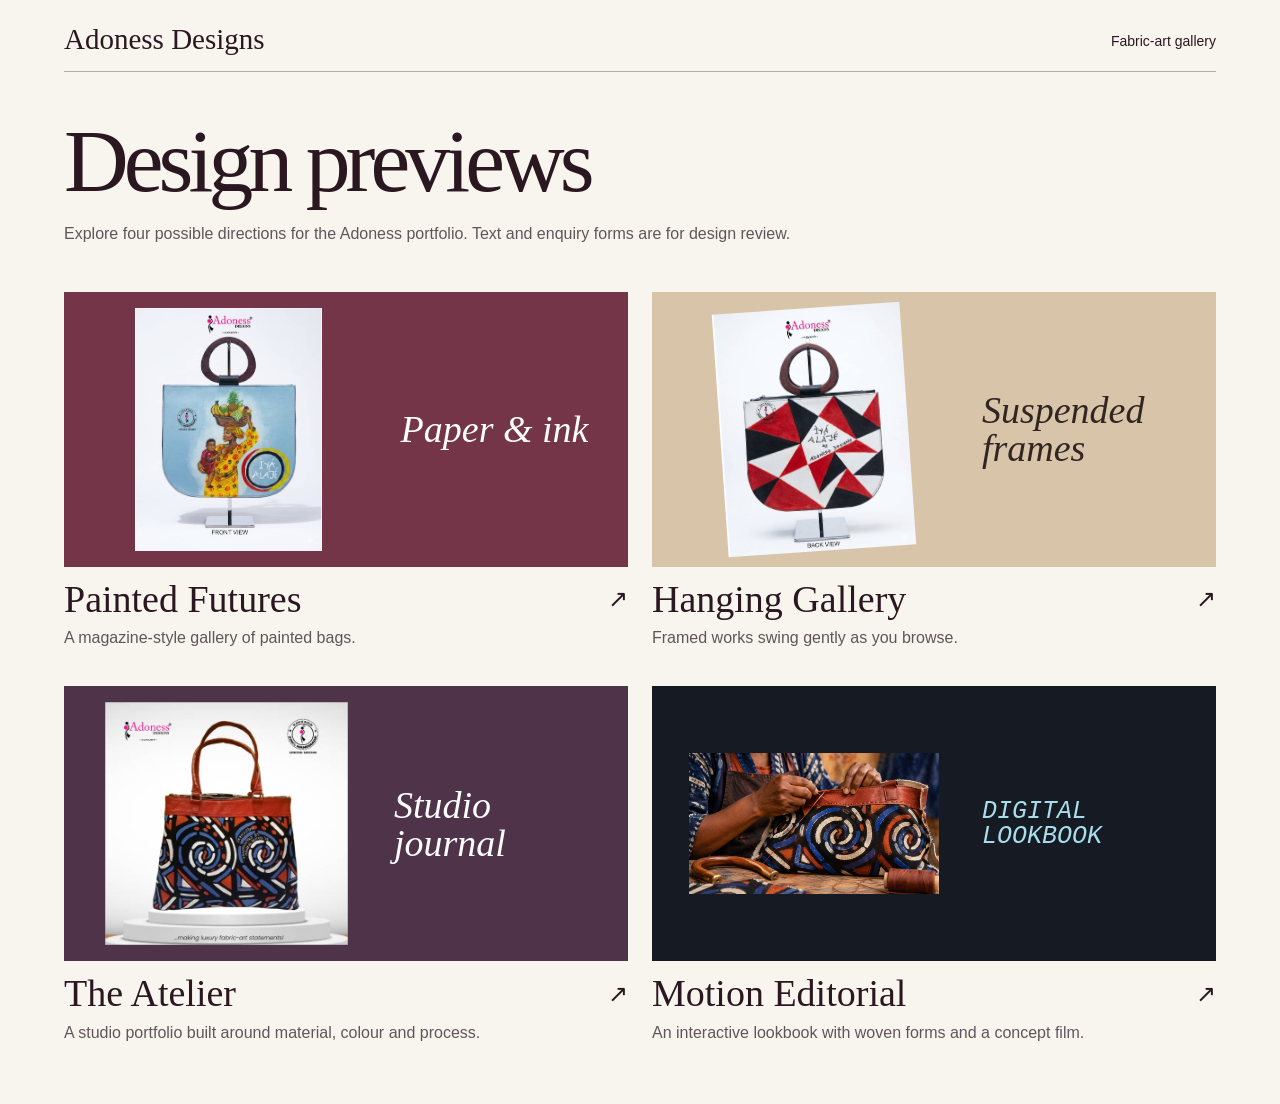
==== index.html @ 6c347c72 "Add files via upload" ====
<!doctype html><html lang="en"><head><meta charset="utf-8"><meta name="viewport" content="width=device-width, initial-scale=1"><title>Adoness Designs | Design previews</title><style>
*{box-sizing:border-box}body{margin:0;font:16px/1.5 Arial,sans-serif;color:#2a1720;background:#f8f5ef}a{color:inherit}button,select{font:inherit}.mast,main{width:min(1160px,90%);margin:auto}.mast{padding:23px 0 15px;border-bottom:1px solid #b6aaa4;font:normal 29px Georgia}.mast small{float:right;font:14px Arial;margin-top:10px}.intro{padding:44px 0 30px}.intro h1{font:normal clamp(48px,7vw,94px)/1 Georgia;margin:0;letter-spacing:-.055em}.intro p,.card p{color:#60555b}.grid{display:grid;grid-template-columns:repeat(2,minmax(0,1fr));gap:32px 24px;margin-bottom:55px}.card{text-decoration:none}.art{height:clamp(180px,22vw,275px);display:flex;align-items:center;justify-content:space-around;overflow:hidden;padding:16px;color:#fff;background:#733547}.art img{width:47%;height:100%;object-fit:contain;transition:transform .3s}.art i{font:italic clamp(20px,3vw,38px)/1 Georgia;max-width:37%}.hanging-gallery .art{background:#d8c4a9;color:#312622}.hanging-gallery .art img{transform:rotate(-4deg)}.atelier .art{background:#4f3348}.motion-editorial .art{background:#151a23;color:#a9ddec}.motion-editorial .art i{font-family:monospace;font-size:clamp(17px,2vw,25px);text-transform:uppercase}.card:hover img{transform:scale(1.035)}.label{display:flex;justify-content:space-between;align-items:center;margin-top:10px}.label h2{font:normal clamp(25px,3vw,38px)/1.2 Georgia;margin:0}.label span{font-size:24px}.card p{margin:4px 0}.review{position:fixed;inset:0;display:grid;grid-template-rows:auto 1fr;background:white}.bar{display:flex;gap:14px;align-items:center;justify-content:space-between;padding:8px max(12px,3vw);background:#2a1720;color:#fff}.bar a{font-size:14px}.bar select{background:#fff;color:#29191f;border:0;padding:8px;max-width:60vw;border-radius:3px}iframe{width:100%;height:100%;border:0}[hidden]{display:none!important}@media(max-width:620px){.grid{grid-template-columns:1fr}.art{height:200px}.intro{padding:30px 0 14px}}@media(prefers-reduced-motion:reduce){*{transition:none!important}}
</style></head><body><div id="landing"><header class="mast">Adoness Designs <small>Fabric-art gallery</small></header><main><div class="intro"><h1>Design previews</h1><p>Explore four possible directions for the Adoness portfolio. Text and enquiry forms are for design review.</p></div><div class="grid"><a class="card painted-futures" href="#painted-futures"><div class="art"><img src="media/market.jpg" alt=""><i aria-hidden="true">Paper & ink</i></div><div class="label"><h2>Painted Futures</h2><span aria-hidden="true">↗</span></div><p>A magazine-style gallery of painted bags.</p></a><a class="card hanging-gallery" href="#hanging-gallery"><div class="art"><img src="media/triangle.jpg" alt=""><i aria-hidden="true">Suspended frames</i></div><div class="label"><h2>Hanging Gallery</h2><span aria-hidden="true">↗</span></div><p>Framed works swing gently as you browse.</p></a><a class="card atelier" href="#atelier"><div class="art"><img src="media/spiral.jpg" alt=""><i aria-hidden="true">Studio journal</i></div><div class="label"><h2>The Atelier</h2><span aria-hidden="true">↗</span></div><p>A studio portfolio built around material, colour and process.</p></a><a class="card motion-editorial" href="#motion-editorial"><div class="art"><img src="media/making.jpg" alt=""><i aria-hidden="true">Digital lookbook</i></div><div class="label"><h2>Motion Editorial</h2><span aria-hidden="true">↗</span></div><p>An interactive lookbook with woven forms and a concept film.</p></a></div></main></div><div class="review" id="review" hidden><div class="bar"><a href="#">All designs</a><select id="choice" aria-label="Switch design"><option value="painted-futures">Painted Futures</option><option value="hanging-gallery">Hanging Gallery</option><option value="atelier">The Atelier</option><option value="motion-editorial">Motion Editorial</option></select></div><iframe id="screen" title="Design preview" sandbox="allow-scripts allow-same-origin"></iframe></div><script>
const choice=document.getElementById('choice'),screenFrame=document.getElementById('screen');
function route(){
 const selected=Array.from(choice.options).find(option=>option.value===location.hash.slice(1));
 document.getElementById('review').hidden=!selected;
 document.getElementById('landing').hidden=Boolean(selected);
 if(selected){choice.value=selected.value;screenFrame.title=selected.text+' design preview';screenFrame.src=selected.value+'/index.html';}else{screenFrame.removeAttribute('src');}
}
choice.addEventListener('change',()=>{location.hash=choice.value;});
window.addEventListener('hashchange',route);route();
</script></body></html>
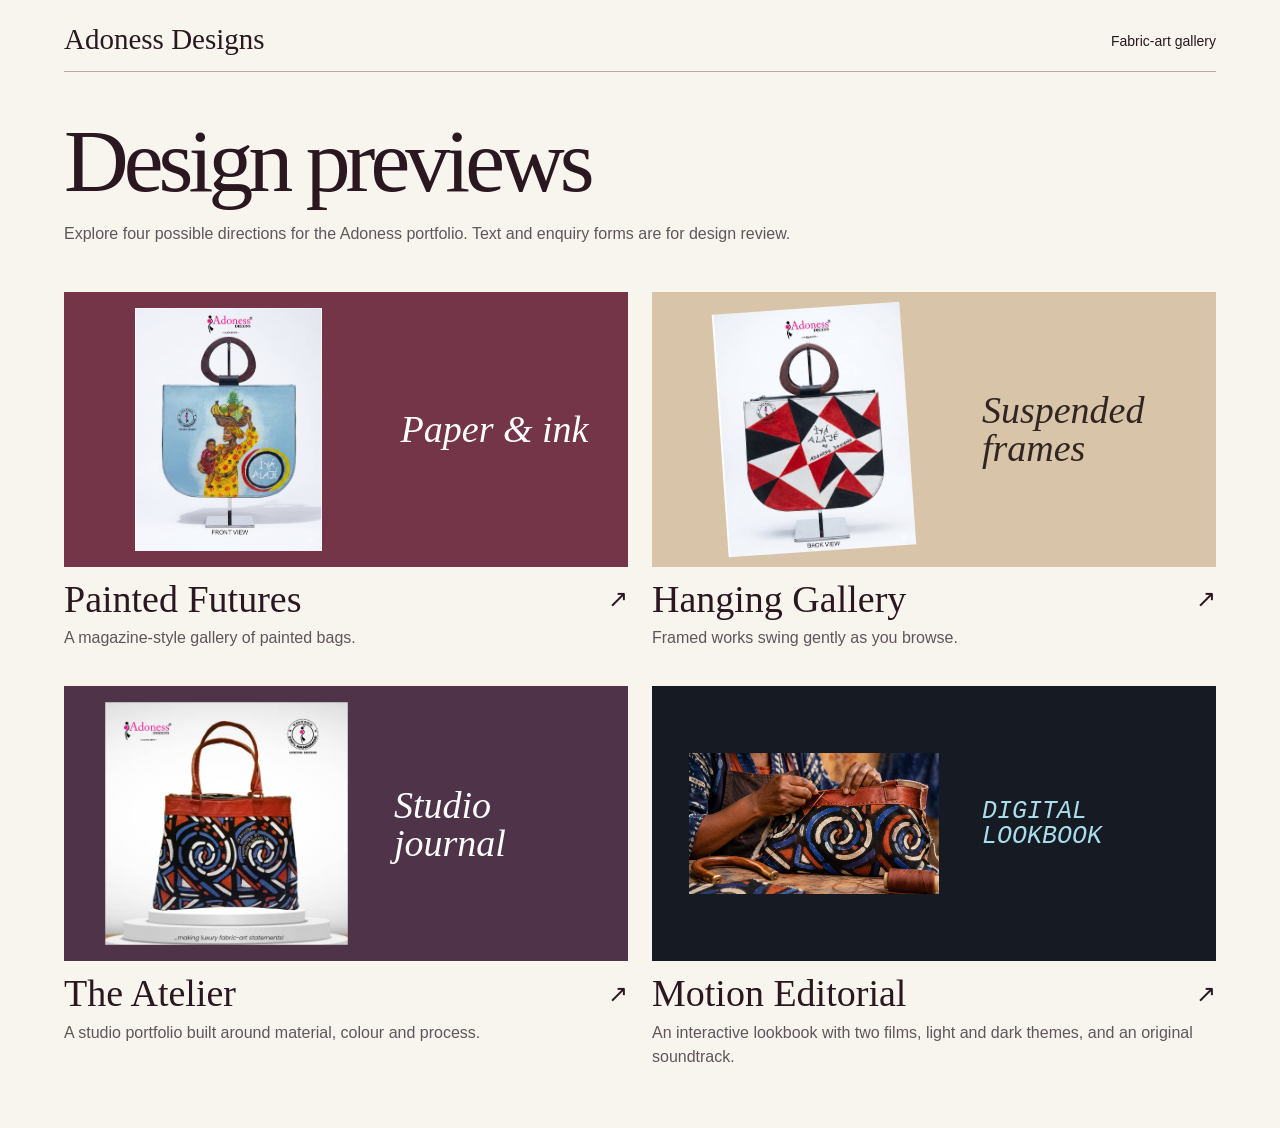
==== commit 62784dfb: "Show studio films across the four previews and add editorial themes and score" ====
--- a/index.html
+++ b/index.html
@@ -1,6 +1,6 @@
 <!doctype html><html lang="en"><head><meta charset="utf-8"><meta name="viewport" content="width=device-width, initial-scale=1"><title>Adoness Designs | Design previews</title><style>
 *{box-sizing:border-box}body{margin:0;font:16px/1.5 Arial,sans-serif;color:#2a1720;background:#f8f5ef}a{color:inherit}button,select{font:inherit}.mast,main{width:min(1160px,90%);margin:auto}.mast{padding:23px 0 15px;border-bottom:1px solid #b6aaa4;font:normal 29px Georgia}.mast small{float:right;font:14px Arial;margin-top:10px}.intro{padding:44px 0 30px}.intro h1{font:normal clamp(48px,7vw,94px)/1 Georgia;margin:0;letter-spacing:-.055em}.intro p,.card p{color:#60555b}.grid{display:grid;grid-template-columns:repeat(2,minmax(0,1fr));gap:32px 24px;margin-bottom:55px}.card{text-decoration:none}.art{height:clamp(180px,22vw,275px);display:flex;align-items:center;justify-content:space-around;overflow:hidden;padding:16px;color:#fff;background:#733547}.art img{width:47%;height:100%;object-fit:contain;transition:transform .3s}.art i{font:italic clamp(20px,3vw,38px)/1 Georgia;max-width:37%}.hanging-gallery .art{background:#d8c4a9;color:#312622}.hanging-gallery .art img{transform:rotate(-4deg)}.atelier .art{background:#4f3348}.motion-editorial .art{background:#151a23;color:#a9ddec}.motion-editorial .art i{font-family:monospace;font-size:clamp(17px,2vw,25px);text-transform:uppercase}.card:hover img{transform:scale(1.035)}.label{display:flex;justify-content:space-between;align-items:center;margin-top:10px}.label h2{font:normal clamp(25px,3vw,38px)/1.2 Georgia;margin:0}.label span{font-size:24px}.card p{margin:4px 0}.review{position:fixed;inset:0;display:grid;grid-template-rows:auto 1fr;background:white}.bar{display:flex;gap:14px;align-items:center;justify-content:space-between;padding:8px max(12px,3vw);background:#2a1720;color:#fff}.bar a{font-size:14px}.bar select{background:#fff;color:#29191f;border:0;padding:8px;max-width:60vw;border-radius:3px}iframe{width:100%;height:100%;border:0}[hidden]{display:none!important}@media(max-width:620px){.grid{grid-template-columns:1fr}.art{height:200px}.intro{padding:30px 0 14px}}@media(prefers-reduced-motion:reduce){*{transition:none!important}}
-</style></head><body><div id="landing"><header class="mast">Adoness Designs <small>Fabric-art gallery</small></header><main><div class="intro"><h1>Design previews</h1><p>Explore four possible directions for the Adoness portfolio. Text and enquiry forms are for design review.</p></div><div class="grid"><a class="card painted-futures" href="#painted-futures"><div class="art"><img src="media/market.jpg" alt=""><i aria-hidden="true">Paper & ink</i></div><div class="label"><h2>Painted Futures</h2><span aria-hidden="true">↗</span></div><p>A magazine-style gallery of painted bags.</p></a><a class="card hanging-gallery" href="#hanging-gallery"><div class="art"><img src="media/triangle.jpg" alt=""><i aria-hidden="true">Suspended frames</i></div><div class="label"><h2>Hanging Gallery</h2><span aria-hidden="true">↗</span></div><p>Framed works swing gently as you browse.</p></a><a class="card atelier" href="#atelier"><div class="art"><img src="media/spiral.jpg" alt=""><i aria-hidden="true">Studio journal</i></div><div class="label"><h2>The Atelier</h2><span aria-hidden="true">↗</span></div><p>A studio portfolio built around material, colour and process.</p></a><a class="card motion-editorial" href="#motion-editorial"><div class="art"><img src="media/making.jpg" alt=""><i aria-hidden="true">Digital lookbook</i></div><div class="label"><h2>Motion Editorial</h2><span aria-hidden="true">↗</span></div><p>An interactive lookbook with woven forms and a concept film.</p></a></div></main></div><div class="review" id="review" hidden><div class="bar"><a href="#">All designs</a><select id="choice" aria-label="Switch design"><option value="painted-futures">Painted Futures</option><option value="hanging-gallery">Hanging Gallery</option><option value="atelier">The Atelier</option><option value="motion-editorial">Motion Editorial</option></select></div><iframe id="screen" title="Design preview" sandbox="allow-scripts allow-same-origin"></iframe></div><script>
+</style></head><body><div id="landing"><header class="mast">Adoness Designs <small>Fabric-art gallery</small></header><main><div class="intro"><h1>Design previews</h1><p>Explore four possible directions for the Adoness portfolio. Text and enquiry forms are for design review.</p></div><div class="grid"><a class="card painted-futures" href="#painted-futures"><div class="art"><img src="media/market.jpg" alt=""><i aria-hidden="true">Paper & ink</i></div><div class="label"><h2>Painted Futures</h2><span aria-hidden="true">↗</span></div><p>A magazine-style gallery of painted bags.</p></a><a class="card hanging-gallery" href="#hanging-gallery"><div class="art"><img src="media/triangle.jpg" alt=""><i aria-hidden="true">Suspended frames</i></div><div class="label"><h2>Hanging Gallery</h2><span aria-hidden="true">↗</span></div><p>Framed works swing gently as you browse.</p></a><a class="card atelier" href="#atelier"><div class="art"><img src="media/spiral.jpg" alt=""><i aria-hidden="true">Studio journal</i></div><div class="label"><h2>The Atelier</h2><span aria-hidden="true">↗</span></div><p>A studio portfolio built around material, colour and process.</p></a><a class="card motion-editorial" href="#motion-editorial"><div class="art"><img src="media/making.jpg" alt=""><i aria-hidden="true">Digital lookbook</i></div><div class="label"><h2>Motion Editorial</h2><span aria-hidden="true">↗</span></div><p>An interactive lookbook with two films, light and dark themes, and an original soundtrack.</p></a></div></main></div><div class="review" id="review" hidden><div class="bar"><a href="#">All designs</a><select id="choice" aria-label="Switch design"><option value="painted-futures">Painted Futures</option><option value="hanging-gallery">Hanging Gallery</option><option value="atelier">The Atelier</option><option value="motion-editorial">Motion Editorial</option></select></div><iframe id="screen" title="Design preview" sandbox="allow-scripts allow-same-origin"></iframe></div><script>
 const choice=document.getElementById('choice'),screenFrame=document.getElementById('screen');
 function route(){
  const selected=Array.from(choice.options).find(option=>option.value===location.hash.slice(1));
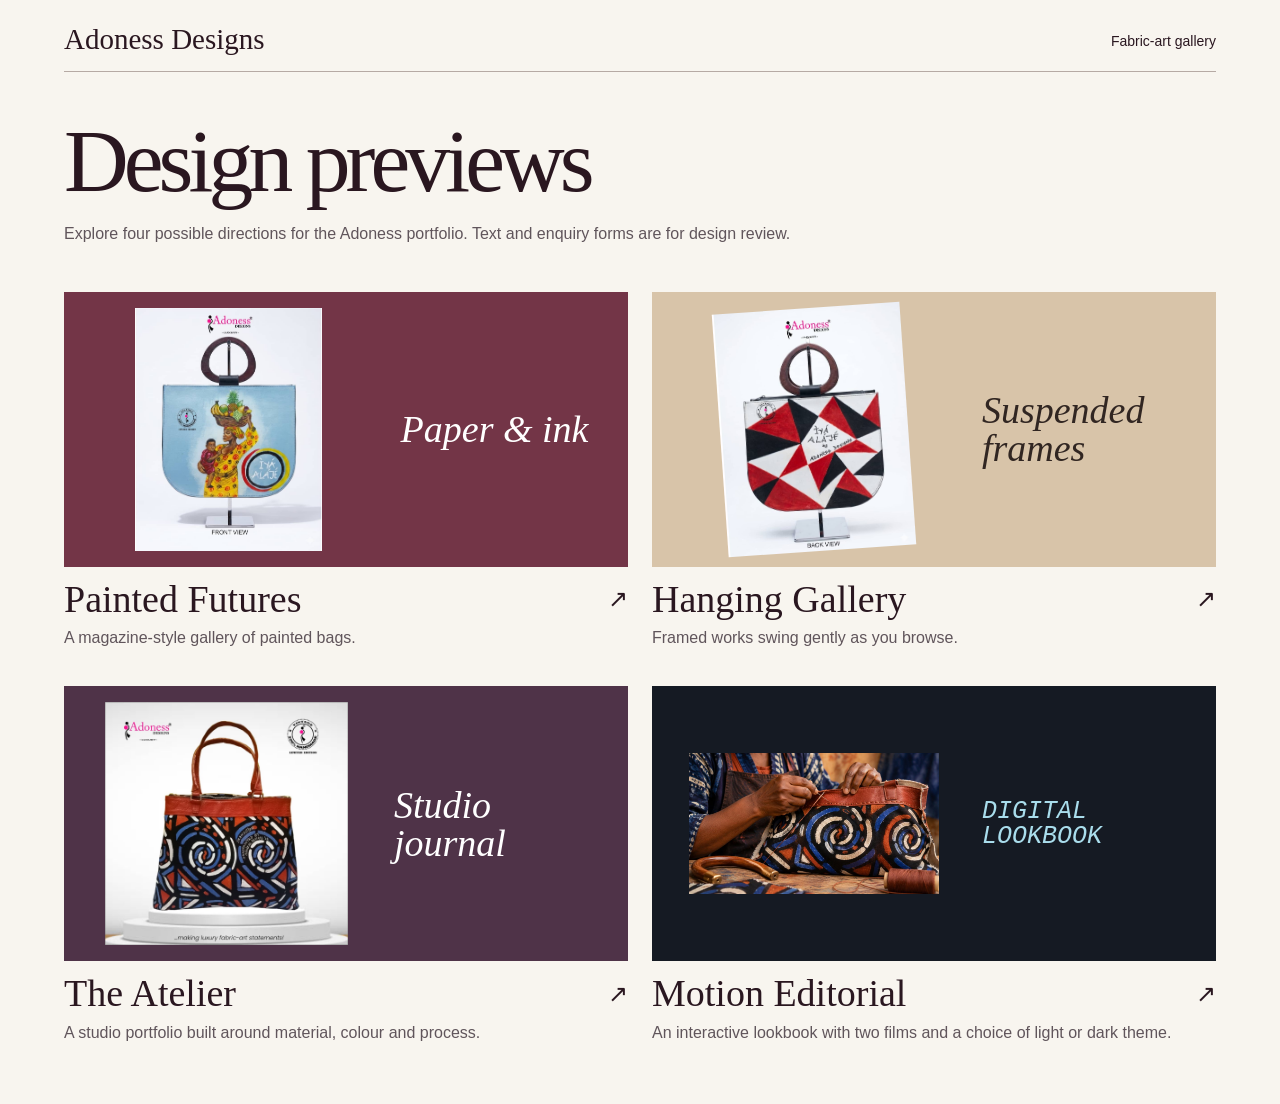
==== commit ac48509b: "Keep the artwork visible in light mode and remove the instrumental" ====
--- a/index.html
+++ b/index.html
@@ -1,6 +1,6 @@
 <!doctype html><html lang="en"><head><meta charset="utf-8"><meta name="viewport" content="width=device-width, initial-scale=1"><title>Adoness Designs | Design previews</title><style>
 *{box-sizing:border-box}body{margin:0;font:16px/1.5 Arial,sans-serif;color:#2a1720;background:#f8f5ef}a{color:inherit}button,select{font:inherit}.mast,main{width:min(1160px,90%);margin:auto}.mast{padding:23px 0 15px;border-bottom:1px solid #b6aaa4;font:normal 29px Georgia}.mast small{float:right;font:14px Arial;margin-top:10px}.intro{padding:44px 0 30px}.intro h1{font:normal clamp(48px,7vw,94px)/1 Georgia;margin:0;letter-spacing:-.055em}.intro p,.card p{color:#60555b}.grid{display:grid;grid-template-columns:repeat(2,minmax(0,1fr));gap:32px 24px;margin-bottom:55px}.card{text-decoration:none}.art{height:clamp(180px,22vw,275px);display:flex;align-items:center;justify-content:space-around;overflow:hidden;padding:16px;color:#fff;background:#733547}.art img{width:47%;height:100%;object-fit:contain;transition:transform .3s}.art i{font:italic clamp(20px,3vw,38px)/1 Georgia;max-width:37%}.hanging-gallery .art{background:#d8c4a9;color:#312622}.hanging-gallery .art img{transform:rotate(-4deg)}.atelier .art{background:#4f3348}.motion-editorial .art{background:#151a23;color:#a9ddec}.motion-editorial .art i{font-family:monospace;font-size:clamp(17px,2vw,25px);text-transform:uppercase}.card:hover img{transform:scale(1.035)}.label{display:flex;justify-content:space-between;align-items:center;margin-top:10px}.label h2{font:normal clamp(25px,3vw,38px)/1.2 Georgia;margin:0}.label span{font-size:24px}.card p{margin:4px 0}.review{position:fixed;inset:0;display:grid;grid-template-rows:auto 1fr;background:white}.bar{display:flex;gap:14px;align-items:center;justify-content:space-between;padding:8px max(12px,3vw);background:#2a1720;color:#fff}.bar a{font-size:14px}.bar select{background:#fff;color:#29191f;border:0;padding:8px;max-width:60vw;border-radius:3px}iframe{width:100%;height:100%;border:0}[hidden]{display:none!important}@media(max-width:620px){.grid{grid-template-columns:1fr}.art{height:200px}.intro{padding:30px 0 14px}}@media(prefers-reduced-motion:reduce){*{transition:none!important}}
-</style></head><body><div id="landing"><header class="mast">Adoness Designs <small>Fabric-art gallery</small></header><main><div class="intro"><h1>Design previews</h1><p>Explore four possible directions for the Adoness portfolio. Text and enquiry forms are for design review.</p></div><div class="grid"><a class="card painted-futures" href="#painted-futures"><div class="art"><img src="media/market.jpg" alt=""><i aria-hidden="true">Paper & ink</i></div><div class="label"><h2>Painted Futures</h2><span aria-hidden="true">↗</span></div><p>A magazine-style gallery of painted bags.</p></a><a class="card hanging-gallery" href="#hanging-gallery"><div class="art"><img src="media/triangle.jpg" alt=""><i aria-hidden="true">Suspended frames</i></div><div class="label"><h2>Hanging Gallery</h2><span aria-hidden="true">↗</span></div><p>Framed works swing gently as you browse.</p></a><a class="card atelier" href="#atelier"><div class="art"><img src="media/spiral.jpg" alt=""><i aria-hidden="true">Studio journal</i></div><div class="label"><h2>The Atelier</h2><span aria-hidden="true">↗</span></div><p>A studio portfolio built around material, colour and process.</p></a><a class="card motion-editorial" href="#motion-editorial"><div class="art"><img src="media/making.jpg" alt=""><i aria-hidden="true">Digital lookbook</i></div><div class="label"><h2>Motion Editorial</h2><span aria-hidden="true">↗</span></div><p>An interactive lookbook with two films, light and dark themes, and an original soundtrack.</p></a></div></main></div><div class="review" id="review" hidden><div class="bar"><a href="#">All designs</a><select id="choice" aria-label="Switch design"><option value="painted-futures">Painted Futures</option><option value="hanging-gallery">Hanging Gallery</option><option value="atelier">The Atelier</option><option value="motion-editorial">Motion Editorial</option></select></div><iframe id="screen" title="Design preview" sandbox="allow-scripts allow-same-origin"></iframe></div><script>
+</style></head><body><div id="landing"><header class="mast">Adoness Designs <small>Fabric-art gallery</small></header><main><div class="intro"><h1>Design previews</h1><p>Explore four possible directions for the Adoness portfolio. Text and enquiry forms are for design review.</p></div><div class="grid"><a class="card painted-futures" href="#painted-futures"><div class="art"><img src="media/market.jpg" alt=""><i aria-hidden="true">Paper & ink</i></div><div class="label"><h2>Painted Futures</h2><span aria-hidden="true">↗</span></div><p>A magazine-style gallery of painted bags.</p></a><a class="card hanging-gallery" href="#hanging-gallery"><div class="art"><img src="media/triangle.jpg" alt=""><i aria-hidden="true">Suspended frames</i></div><div class="label"><h2>Hanging Gallery</h2><span aria-hidden="true">↗</span></div><p>Framed works swing gently as you browse.</p></a><a class="card atelier" href="#atelier"><div class="art"><img src="media/spiral.jpg" alt=""><i aria-hidden="true">Studio journal</i></div><div class="label"><h2>The Atelier</h2><span aria-hidden="true">↗</span></div><p>A studio portfolio built around material, colour and process.</p></a><a class="card motion-editorial" href="#motion-editorial"><div class="art"><img src="media/making.jpg" alt=""><i aria-hidden="true">Digital lookbook</i></div><div class="label"><h2>Motion Editorial</h2><span aria-hidden="true">↗</span></div><p>An interactive lookbook with two films and a choice of light or dark theme.</p></a></div></main></div><div class="review" id="review" hidden><div class="bar"><a href="#">All designs</a><select id="choice" aria-label="Switch design"><option value="painted-futures">Painted Futures</option><option value="hanging-gallery">Hanging Gallery</option><option value="atelier">The Atelier</option><option value="motion-editorial">Motion Editorial</option></select></div><iframe id="screen" title="Design preview" sandbox="allow-scripts allow-same-origin"></iframe></div><script>
 const choice=document.getElementById('choice'),screenFrame=document.getElementById('screen');
 function route(){
  const selected=Array.from(choice.options).find(option=>option.value===location.hash.slice(1));
